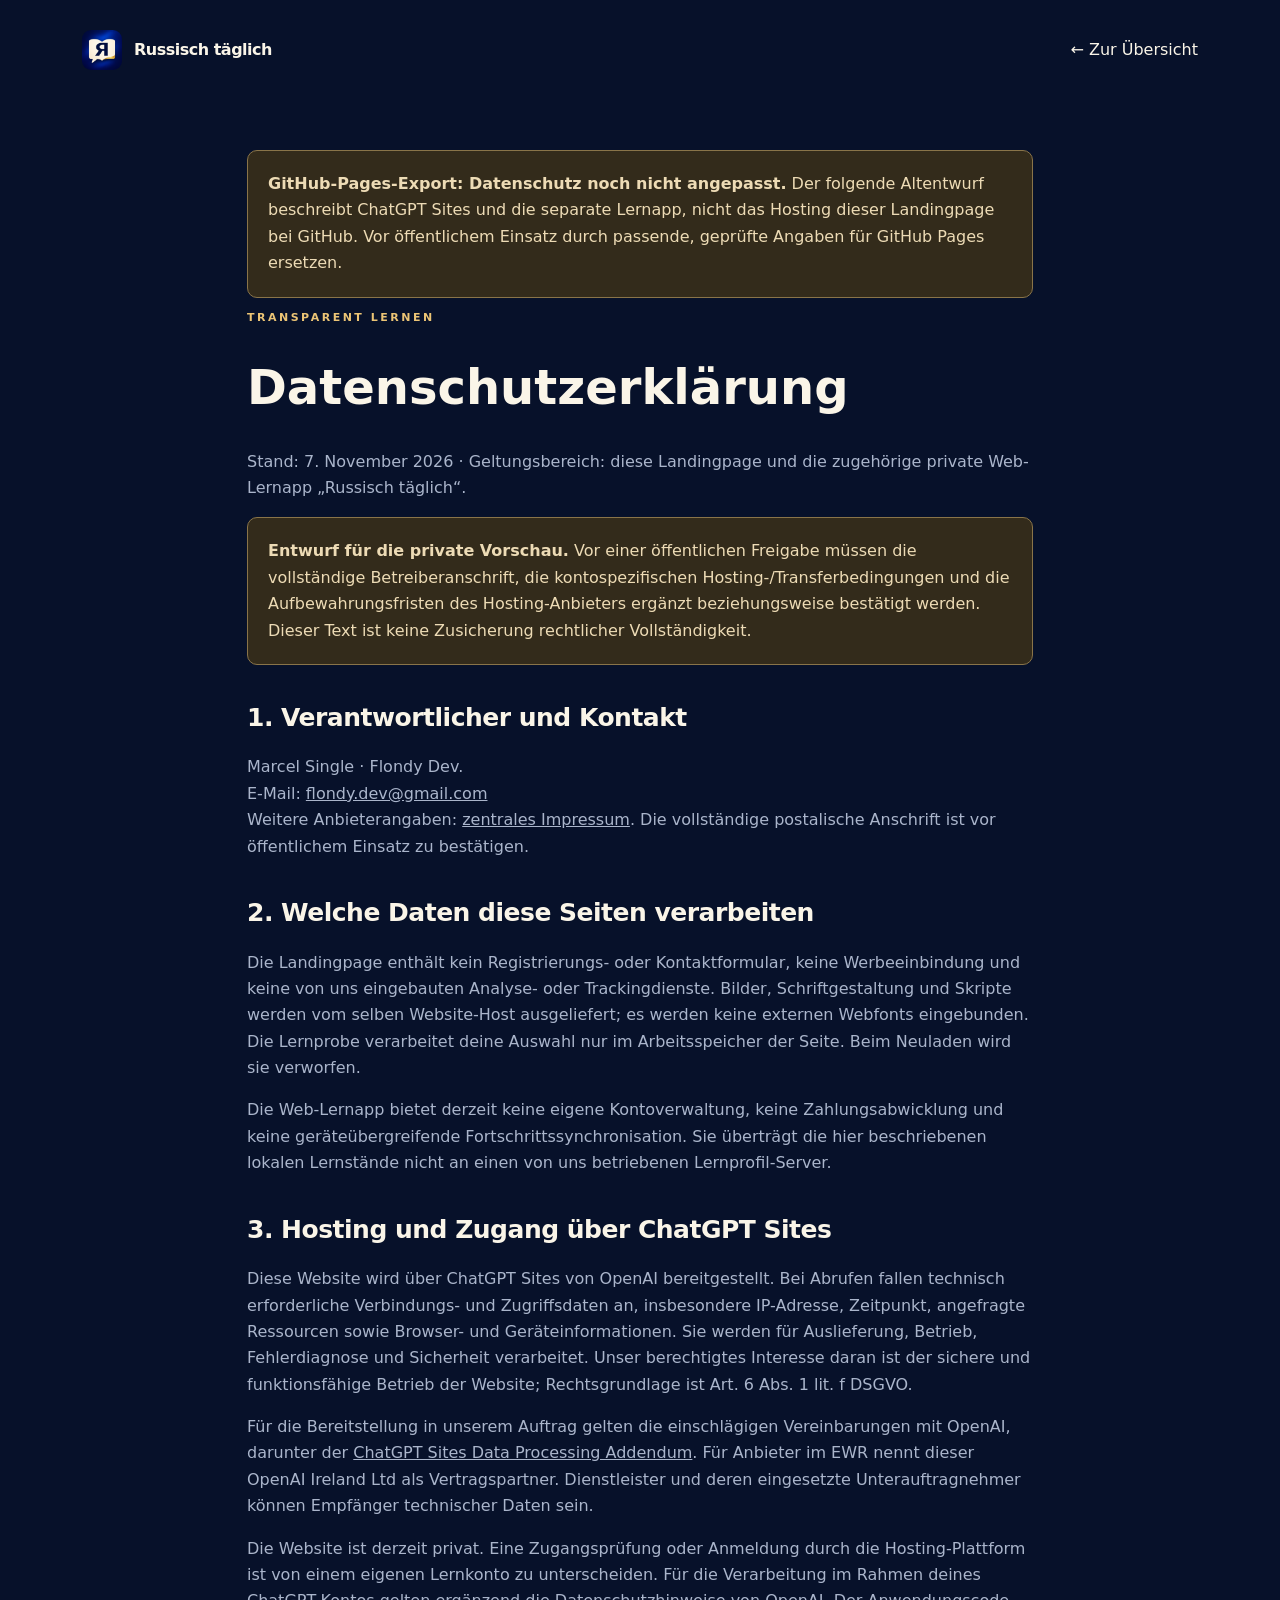
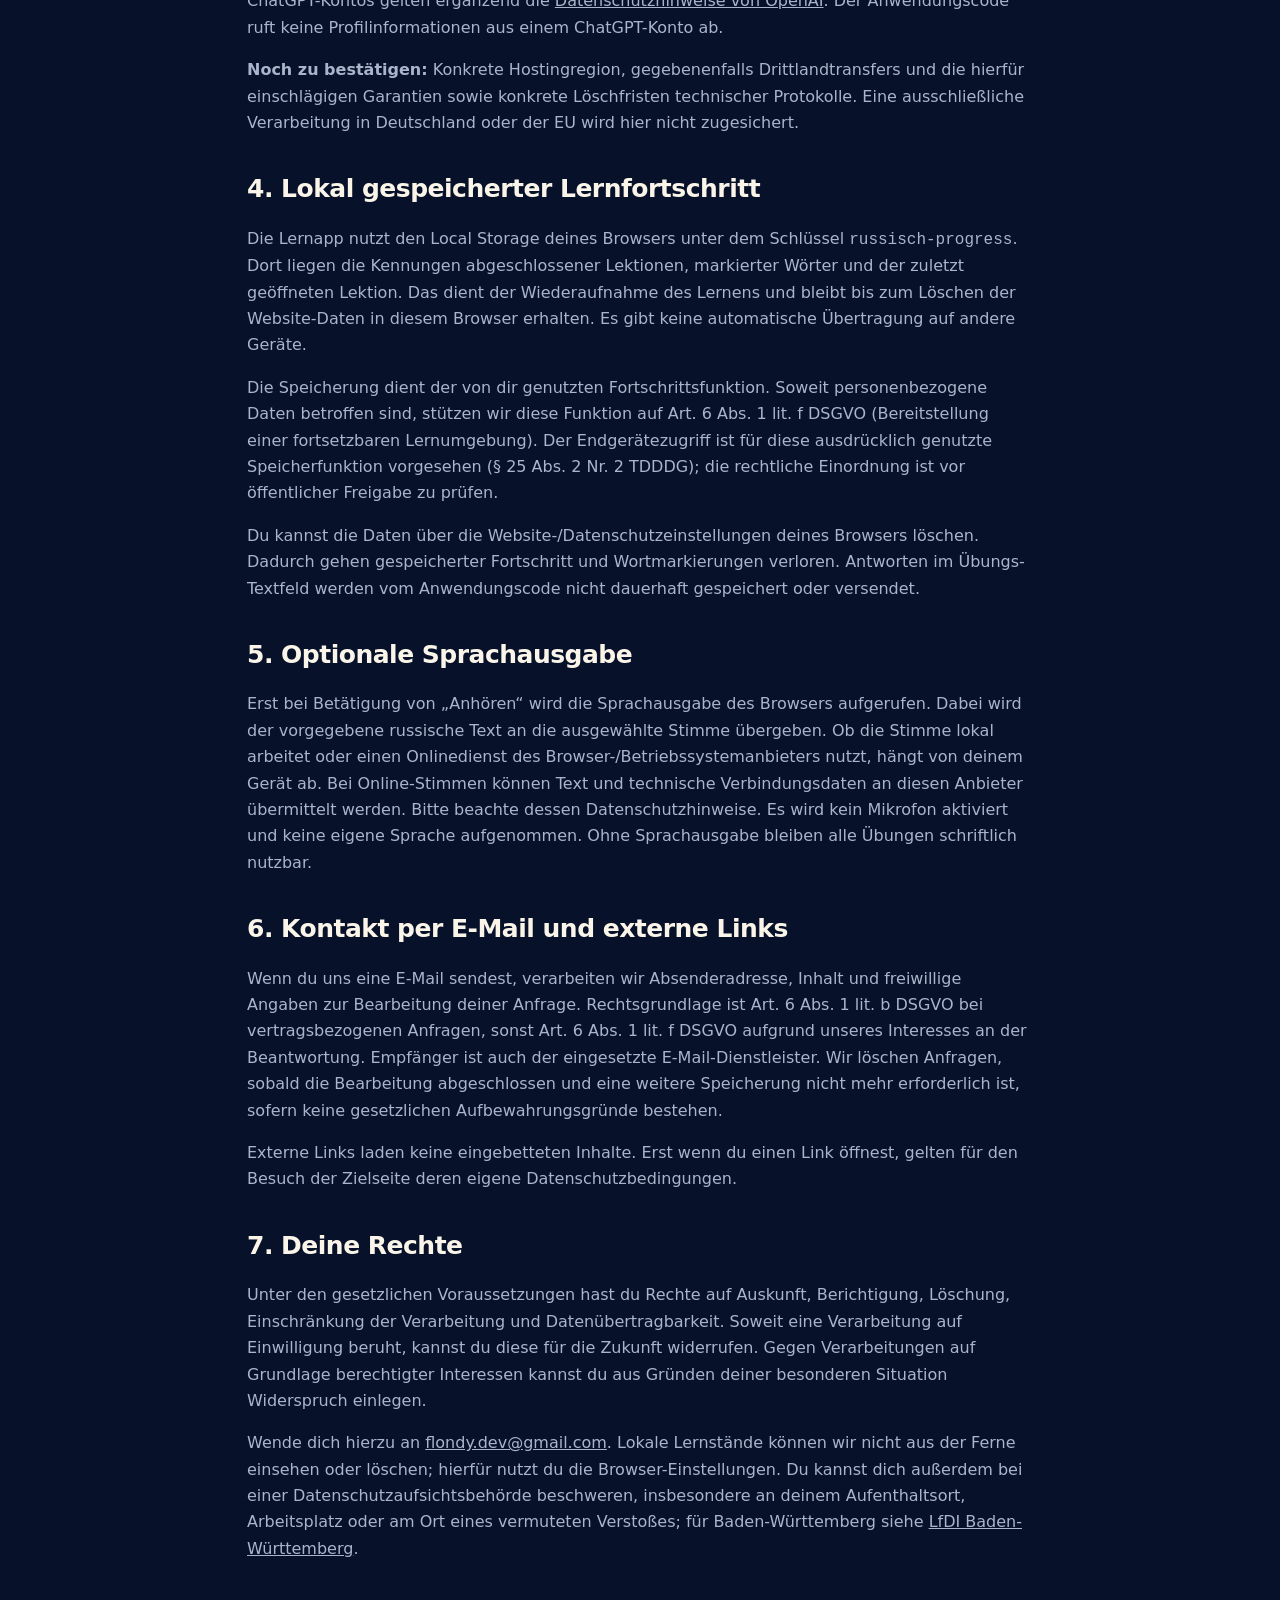
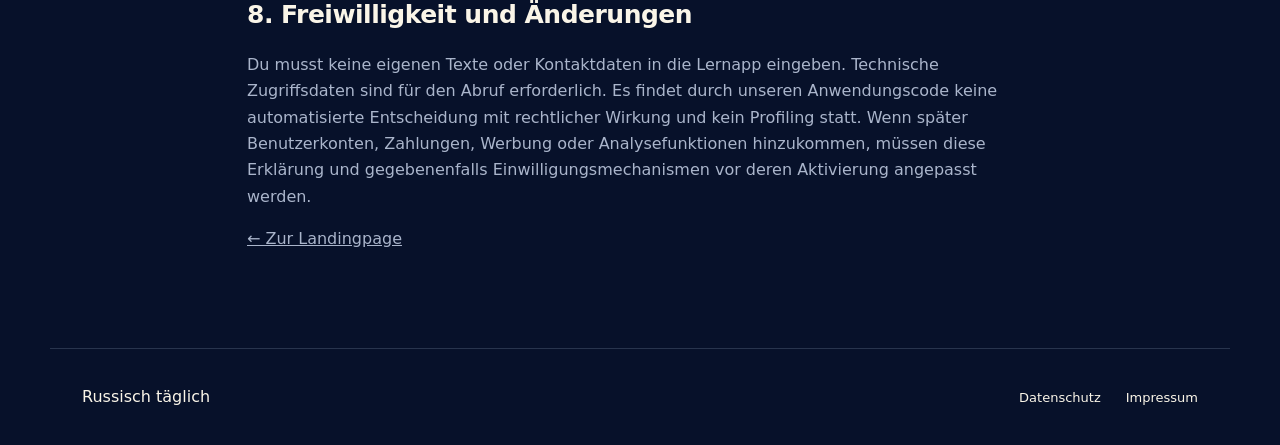
==== datenschutz.html @ 21b483c4 "Add files via upload" ====
<!doctype html><html lang="de"><head><meta charset="utf-8"><meta name="viewport" content="width=device-width,initial-scale=1"><title>Datenschutz — Russisch täglich</title><link rel="stylesheet" href="landing.css"><link rel="icon" href="assets/icon.png"></head><body><header class="nav wrap"><a class="brand" href="./"><img src="assets/icon.png" width="40" height="40" alt="">Russisch täglich</a><a href="./">← Zur Übersicht</a></header><main class="wrap legal"><div class="notice"><strong>GitHub-Pages-Export: Datenschutz noch nicht angepasst.</strong> Der folgende Altentwurf beschreibt ChatGPT Sites und die separate Lernapp, nicht das Hosting dieser Landingpage bei GitHub. Vor öffentlichem Einsatz durch passende, geprüfte Angaben für GitHub Pages ersetzen.</div><p class="eyebrow">TRANSPARENT LERNEN</p><h1>Datenschutzerklärung</h1><p>Stand: 7. November 2026 · Geltungsbereich: diese Landingpage und die zugehörige private Web-Lernapp „Russisch täglich“.</p><div class="notice"><strong>Entwurf für die private Vorschau.</strong> Vor einer öffentlichen Freigabe müssen die vollständige Betreiberanschrift, die kontospezifischen Hosting-/Transferbedingungen und die Aufbewahrungsfristen des Hosting-Anbieters ergänzt beziehungsweise bestätigt werden. Dieser Text ist keine Zusicherung rechtlicher Vollständigkeit.</div>
<h2>1. Verantwortlicher und Kontakt</h2><p>Marcel Single · Flondy Dev.<br>E-Mail: <a href="mailto:flondy.dev@gmail.com">flondy.dev@gmail.com</a><br>Weitere Anbieterangaben: <a href="https://flondy.github.io/app-store/impressum.html">zentrales Impressum</a>. Die vollständige postalische Anschrift ist vor öffentlichem Einsatz zu bestätigen.</p>
<h2>2. Welche Daten diese Seiten verarbeiten</h2><p>Die Landingpage enthält kein Registrierungs- oder Kontaktformular, keine Werbeeinbindung und keine von uns eingebauten Analyse- oder Trackingdienste. Bilder, Schriftgestaltung und Skripte werden vom selben Website-Host ausgeliefert; es werden keine externen Webfonts eingebunden. Die Lernprobe verarbeitet deine Auswahl nur im Arbeitsspeicher der Seite. Beim Neuladen wird sie verworfen.</p><p>Die Web-Lernapp bietet derzeit keine eigene Kontoverwaltung, keine Zahlungsabwicklung und keine geräteübergreifende Fortschrittssynchronisation. Sie überträgt die hier beschriebenen lokalen Lernstände nicht an einen von uns betriebenen Lernprofil-Server.</p>
<h2>3. Hosting und Zugang über ChatGPT Sites</h2><p>Diese Website wird über ChatGPT Sites von OpenAI bereitgestellt. Bei Abrufen fallen technisch erforderliche Verbindungs- und Zugriffsdaten an, insbesondere IP-Adresse, Zeitpunkt, angefragte Ressourcen sowie Browser- und Geräteinformationen. Sie werden für Auslieferung, Betrieb, Fehlerdiagnose und Sicherheit verarbeitet. Unser berechtigtes Interesse daran ist der sichere und funktionsfähige Betrieb der Website; Rechtsgrundlage ist Art. 6 Abs. 1 lit. f DSGVO.</p><p>Für die Bereitstellung in unserem Auftrag gelten die einschlägigen Vereinbarungen mit OpenAI, darunter der <a href="https://openai.com/policies/chatgpt-sites-data-processing-addendum/">ChatGPT Sites Data Processing Addendum</a>. Für Anbieter im EWR nennt dieser OpenAI Ireland Ltd als Vertragspartner. Dienstleister und deren eingesetzte Unterauftragnehmer können Empfänger technischer Daten sein.</p><p>Die Website ist derzeit privat. Eine Zugangsprüfung oder Anmeldung durch die Hosting-Plattform ist von einem eigenen Lernkonto zu unterscheiden. Für die Verarbeitung im Rahmen deines ChatGPT-Kontos gelten ergänzend die <a href="https://openai.com/policies/eu-privacy-policy/">Datenschutzhinweise von OpenAI</a>. Der Anwendungscode ruft keine Profilinformationen aus einem ChatGPT-Konto ab.</p><p><strong>Noch zu bestätigen:</strong> Konkrete Hostingregion, gegebenenfalls Drittlandtransfers und die hierfür einschlägigen Garantien sowie konkrete Löschfristen technischer Protokolle. Eine ausschließliche Verarbeitung in Deutschland oder der EU wird hier nicht zugesichert.</p>
<h2>4. Lokal gespeicherter Lernfortschritt</h2><p>Die Lernapp nutzt den Local Storage deines Browsers unter dem Schlüssel <code>russisch-progress</code>. Dort liegen die Kennungen abgeschlossener Lektionen, markierter Wörter und der zuletzt geöffneten Lektion. Das dient der Wiederaufnahme des Lernens und bleibt bis zum Löschen der Website-Daten in diesem Browser erhalten. Es gibt keine automatische Übertragung auf andere Geräte.</p><p>Die Speicherung dient der von dir genutzten Fortschrittsfunktion. Soweit personenbezogene Daten betroffen sind, stützen wir diese Funktion auf Art. 6 Abs. 1 lit. f DSGVO (Bereitstellung einer fortsetzbaren Lernumgebung). Der Endgerätezugriff ist für diese ausdrücklich genutzte Speicherfunktion vorgesehen (§ 25 Abs. 2 Nr. 2 TDDDG); die rechtliche Einordnung ist vor öffentlicher Freigabe zu prüfen.</p><p>Du kannst die Daten über die Website-/Datenschutzeinstellungen deines Browsers löschen. Dadurch gehen gespeicherter Fortschritt und Wortmarkierungen verloren. Antworten im Übungs-Textfeld werden vom Anwendungscode nicht dauerhaft gespeichert oder versendet.</p>
<h2>5. Optionale Sprachausgabe</h2><p>Erst bei Betätigung von „Anhören“ wird die Sprachausgabe des Browsers aufgerufen. Dabei wird der vorgegebene russische Text an die ausgewählte Stimme übergeben. Ob die Stimme lokal arbeitet oder einen Onlinedienst des Browser-/Betriebssystemanbieters nutzt, hängt von deinem Gerät ab. Bei Online-Stimmen können Text und technische Verbindungsdaten an diesen Anbieter übermittelt werden. Bitte beachte dessen Datenschutzhinweise. Es wird kein Mikrofon aktiviert und keine eigene Sprache aufgenommen. Ohne Sprachausgabe bleiben alle Übungen schriftlich nutzbar.</p>
<h2>6. Kontakt per E-Mail und externe Links</h2><p>Wenn du uns eine E-Mail sendest, verarbeiten wir Absenderadresse, Inhalt und freiwillige Angaben zur Bearbeitung deiner Anfrage. Rechtsgrundlage ist Art. 6 Abs. 1 lit. b DSGVO bei vertragsbezogenen Anfragen, sonst Art. 6 Abs. 1 lit. f DSGVO aufgrund unseres Interesses an der Beantwortung. Empfänger ist auch der eingesetzte E-Mail-Dienstleister. Wir löschen Anfragen, sobald die Bearbeitung abgeschlossen und eine weitere Speicherung nicht mehr erforderlich ist, sofern keine gesetzlichen Aufbewahrungsgründe bestehen.</p><p>Externe Links laden keine eingebetteten Inhalte. Erst wenn du einen Link öffnest, gelten für den Besuch der Zielseite deren eigene Datenschutzbedingungen.</p>
<h2>7. Deine Rechte</h2><p>Unter den gesetzlichen Voraussetzungen hast du Rechte auf Auskunft, Berichtigung, Löschung, Einschränkung der Verarbeitung und Datenübertragbarkeit. Soweit eine Verarbeitung auf Einwilligung beruht, kannst du diese für die Zukunft widerrufen. Gegen Verarbeitungen auf Grundlage berechtigter Interessen kannst du aus Gründen deiner besonderen Situation Widerspruch einlegen.</p><p>Wende dich hierzu an <a href="mailto:flondy.dev@gmail.com">flondy.dev@gmail.com</a>. Lokale Lernstände können wir nicht aus der Ferne einsehen oder löschen; hierfür nutzt du die Browser-Einstellungen. Du kannst dich außerdem bei einer Datenschutzaufsichtsbehörde beschweren, insbesondere an deinem Aufenthaltsort, Arbeitsplatz oder am Ort eines vermuteten Verstoßes; für Baden-Württemberg siehe <a href="https://www.baden-wuerttemberg.datenschutz.de/">LfDI Baden-Württemberg</a>.</p>
<h2>8. Freiwilligkeit und Änderungen</h2><p>Du musst keine eigenen Texte oder Kontaktdaten in die Lernapp eingeben. Technische Zugriffsdaten sind für den Abruf erforderlich. Es findet durch unseren Anwendungscode keine automatisierte Entscheidung mit rechtlicher Wirkung und kein Profiling statt. Wenn später Benutzerkonten, Zahlungen, Werbung oder Analysefunktionen hinzukommen, müssen diese Erklärung und gegebenenfalls Einwilligungsmechanismen vor deren Aktivierung angepasst werden.</p><p><a href="./">← Zur Landingpage</a></p></main><footer class="wrap"><a href="./">Russisch täglich</a><div><a href="datenschutz.html" aria-current="page">Datenschutz</a><a href="https://flondy.github.io/app-store/impressum.html">Impressum</a></div></footer></body></html>
---- landing.css ----
:root{color-scheme:dark;--bg:#07112a;--ink:#faf5e8;--muted:#aab5cb;--gold:#ebc475;--line:#28344d}*{box-sizing:border-box}html{scroll-behavior:smooth;scroll-padding-top:35px}body{margin:0;background:var(--bg);color:var(--ink);font:16px/1.65 system-ui,-apple-system,BlinkMacSystemFont,"Segoe UI",sans-serif}a{color:inherit;text-decoration:none}button{font:inherit;cursor:pointer}a:focus-visible,button:focus-visible,summary:focus-visible{outline:3px solid var(--gold);outline-offset:6px}.wrap{max-width:1180px;margin:auto;padding-left:32px;padding-right:32px}.nav{display:flex;justify-content:space-between;align-items:center;min-height:100px}.brand{display:flex;align-items:center;gap:12px;font-weight:650;letter-spacing:-.5px}.brand img{border-radius:9px}.nav nav{display:flex;gap:30px;align-items:center;font-size:14px}.button{display:inline-flex;gap:38px;justify-content:space-between;align-items:center;background:var(--gold);color:#17213a;padding:16px 24px;border-radius:9px;font-weight:700;transition:transform .2s,background .2s}.button:hover{background:#f5d99c;transform:translateY(-2px)}.small{padding:10px 18px;gap:20px}.hero{display:grid;grid-template-columns:1.13fr 1fr;gap:35px;align-items:center;min-height:680px;padding-top:70px;padding-bottom:100px}.eyebrow{color:var(--gold);font-size:11px;letter-spacing:2.5px;font-weight:700}.hero h1{font-size:clamp(46px,5.7vw,76px);line-height:1.1;letter-spacing:-4px;margin:25px 0}.hero h1 em{font-family:Georgia,serif;font-weight:400;color:var(--gold)}.lead{font-size:18px;max-width:480px;color:var(--muted)}.actions{display:flex;gap:20px;flex-wrap:wrap;align-items:center;margin-top:30px}.textlink{font-size:14px;font-weight:600;border-bottom:1px solid #778199;padding-bottom:4px}.fine{font-size:12px;color:var(--muted);margin-top:22px}.hero-art{position:relative;padding:30px}.hero-art .icon{width:100%;height:auto;border-radius:38px;transform:rotate(-6deg);box-shadow:0 40px 100px #0007}.orb{position:absolute;inset:-40px;background:radial-gradient(ellipse,#1b4aab88,transparent 65%);filter:blur(35px)}.float{position:absolute;background:#f7f1e5;color:#14223f;padding:17px 24px;border-radius:14px;box-shadow:0 20px 45px #0004}.float.one{top:8%;right:-5px;transform:rotate(6deg)}.float span{display:block;font-size:25px;font-weight:700}.float small{font-size:11px}.float.two{bottom:3%;left:-5px;font-size:13px;display:flex;gap:10px;align-items:center}.float .gold{color:#b58327}.ribbon{border-top:1px solid var(--line);border-bottom:1px solid var(--line);background:#0c1730}.ribbon .wrap{display:flex;justify-content:space-between;padding-top:24px;padding-bottom:24px;color:#c4cee0;font-size:13px}.section{padding-top:100px;padding-bottom:100px}.section-head{max-width:650px}h2{font-size:clamp(32px,3.6vw,48px);line-height:1.18;letter-spacing:-1.7px;margin:22px 0}p{color:var(--muted)}.features{display:grid;grid-template-columns:repeat(3,1fr);gap:40px;margin-top:55px}.features article{border-top:1px solid #56617a;padding-top:25px}.number{font-size:10px;letter-spacing:2px;color:var(--gold)}h3{font-size:24px;line-height:1.35;letter-spacing:-.7px}.features p{font-size:14px}.mini-wave{font-size:31px;letter-spacing:4px;color:#8aadef;margin-top:30px}.mini-word{display:flex;align-items:center;justify-content:space-between;border:1px solid var(--line);padding:16px;border-radius:10px;margin-top:30px}.mini-word span:first-child{font-size:25px}.mini-word span:last-child{color:var(--gold)}.check{margin-top:35px;font-size:12px;color:var(--gold)}.demo-section{background:#101d37;padding:90px 0}.demo-grid{display:grid;grid-template-columns:1fr 1fr;gap:90px;align-items:center}.lesson{color:#15213a;background:#f6f2e9;padding:32px;border-radius:22px;box-shadow:0 30px 80px #0003}.lesson-top{display:flex;justify-content:space-between;color:#6b7380;font-size:10px;letter-spacing:2px}.dialog{padding-top:15px}.dialog p{color:#15213a;font-size:23px;margin:15px 0}.dialog .translation{font-size:14px;color:#687080;margin-top:-8px}.darkbutton,.lightbutton,.choice{border:1px solid #cdd1d6;border-radius:7px;padding:10px 15px;background:transparent;color:#15213a;font-size:13px}.darkbutton{background:#15213a;color:#fff;border-color:#15213a}.lesson .actions{gap:10px;margin-top:20px}.quiz{border-top:1px solid #d8d7d3;margin-top:20px;padding-top:10px}.quiz p{font-size:14px;color:#465267}.status,#feedback{font-size:12px;min-height:20px;color:#465267}.choice:hover,.choice[aria-pressed=true]{background:#e8d5a9}.showcase{display:grid;grid-template-columns:.8fr 1.2fr;gap:65px;align-items:center}.showcase img{width:100%;height:auto;border-radius:14px;border:1px solid var(--line)}.faq{max-width:900px;padding-top:20px}.faq details{border-bottom:1px solid var(--line);padding:22px 0}.faq summary{cursor:pointer;font-size:18px}.faq details p{font-size:15px}.closing{text-align:center;padding-top:70px;padding-bottom:80px;background:radial-gradient(ellipse at bottom,#18315b,transparent 70%);border-top:1px solid var(--line)}footer{display:flex;flex-wrap:wrap;align-items:center;justify-content:space-between;gap:30px;border-top:1px solid var(--line);padding-top:35px;padding-bottom:35px}footer div{display:flex;gap:25px;font-size:13px}footer small{width:100%;color:var(--muted);font-size:11px}.skip{position:absolute;left:20px;top:-100px;background:var(--gold);color:#000;padding:10px;z-index:20}.skip:focus{top:10px}.legal{max-width:850px;padding-top:50px;padding-bottom:80px}.legal h1{font-size:48px;line-height:1.2}.legal h2{font-size:25px;letter-spacing:-.5px;margin-top:38px}.legal a{text-decoration:underline}.legal li{color:var(--muted)}.notice{padding:20px;border:1px solid #897449;background:#332b1b;border-radius:10px;color:#eddbb5}.legal table{width:100%;border-collapse:collapse;font-size:14px}.legal th,.legal td{padding:12px;text-align:left;border-bottom:1px solid var(--line)}@media(max-width:760px){.wrap{padding-left:22px;padding-right:22px}.nav{min-height:85px}.nav nav>a:not(.button){display:none}.nav .brand{font-size:14px}.nav .small{font-size:12px;padding:9px;gap:8px}.hero{grid-template-columns:1fr;padding-top:40px;padding-bottom:60px;gap:35px}.hero h1{letter-spacing:-2.5px}.hero-art{max-width:390px;margin:auto;width:90%}.lead{font-size:16px}.ribbon .wrap{flex-wrap:wrap;gap:15px}.ribbon span{width:40%}.section{padding-top:65px;padding-bottom:65px}.features{grid-template-columns:1fr;gap:35px}.features article{padding-top:20px}.demo-grid,.showcase{grid-template-columns:1fr;gap:35px}.demo-section{padding:60px 0}.lesson{padding:24px}.dialog p{font-size:21px}.legal h1{font-size:37px}footer{align-items:flex-start}footer div{gap:17px}}@media(prefers-reduced-motion:reduce){html{scroll-behavior:auto}*{transition:none!important}}
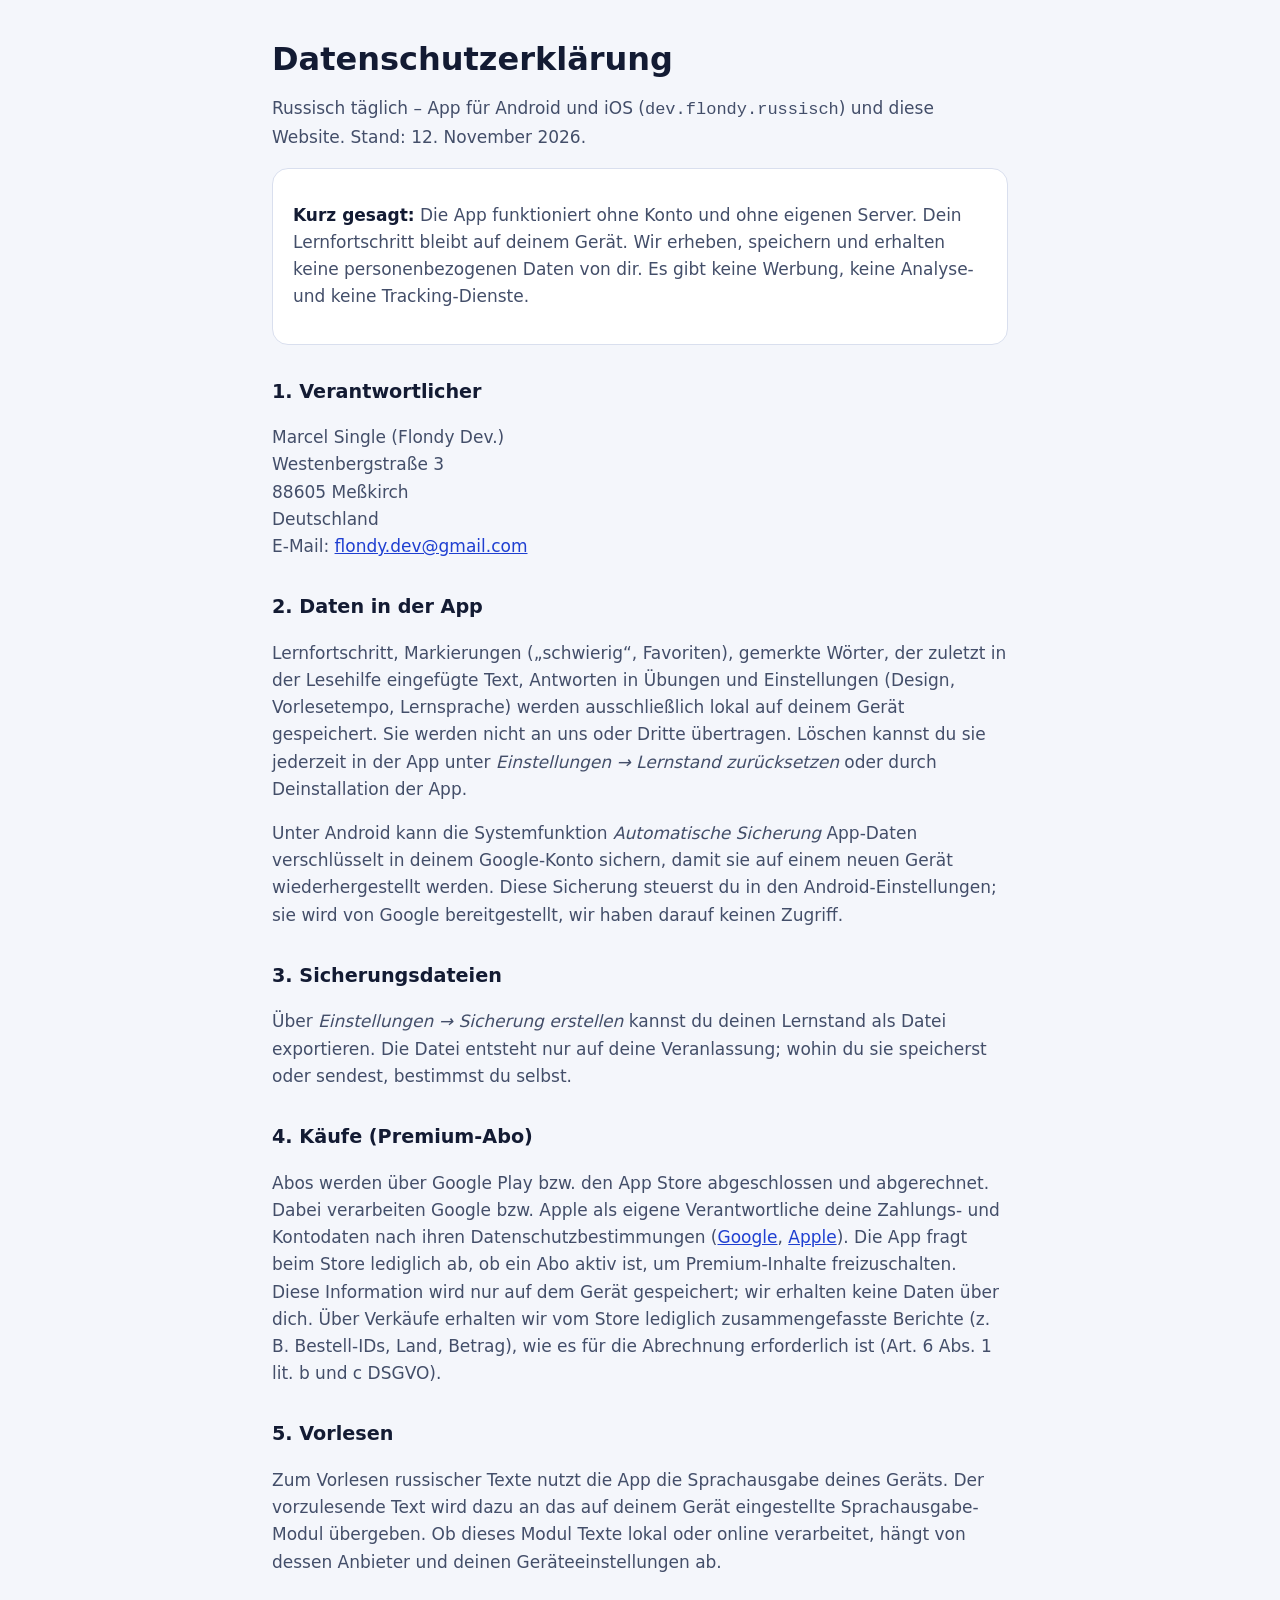
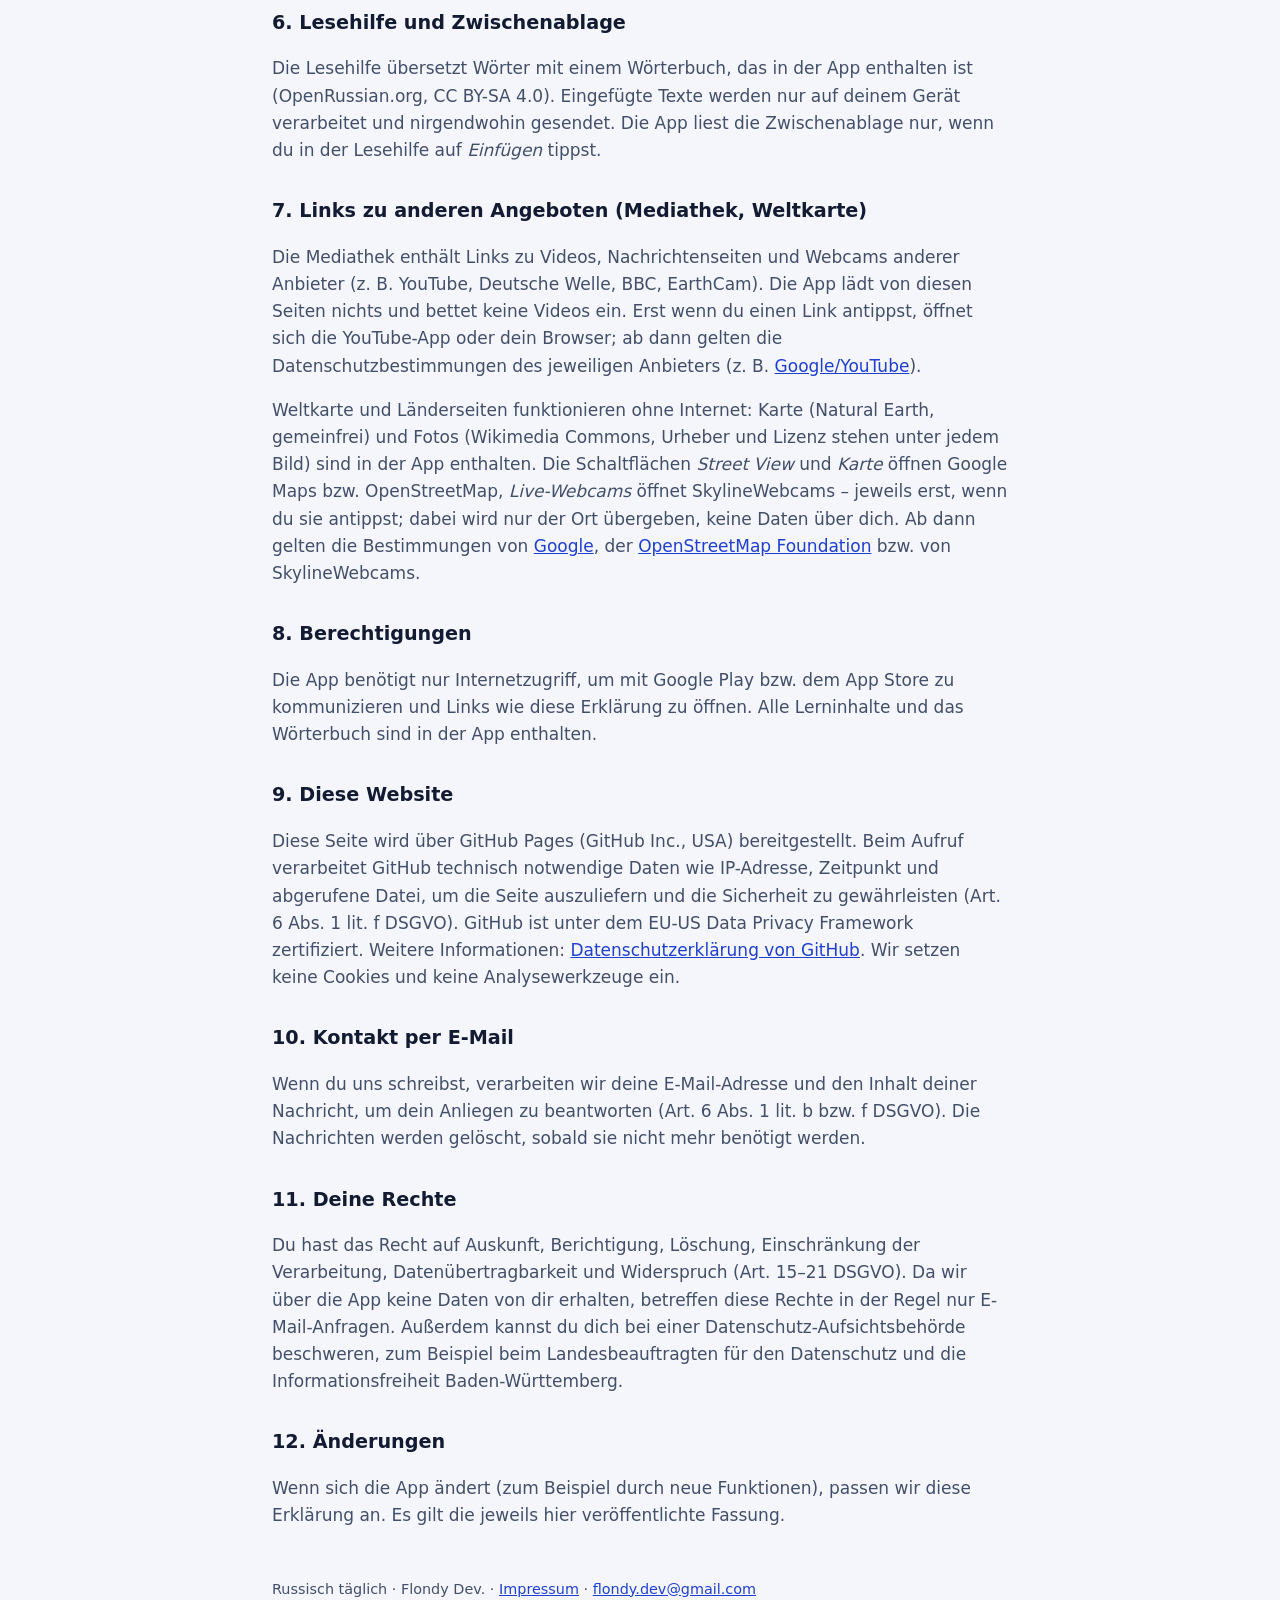
==== commit 157abb4d: "Datenschutz: aktuelle Fassung (Stand 12.11.2026) statt ChatGPT-Sites-Entwurf, Impressum ergänzt Co-A" ====
--- a/datenschutz.html
+++ b/datenschutz.html
@@ -1,9 +1,71 @@
-<!doctype html><html lang="de"><head><meta charset="utf-8"><meta name="viewport" content="width=device-width,initial-scale=1"><title>Datenschutz — Russisch täglich</title><link rel="stylesheet" href="landing.css"><link rel="icon" href="assets/icon.png"></head><body><header class="nav wrap"><a class="brand" href="./"><img src="assets/icon.png" width="40" height="40" alt="">Russisch täglich</a><a href="./">← Zur Übersicht</a></header><main class="wrap legal"><div class="notice"><strong>GitHub-Pages-Export: Datenschutz noch nicht angepasst.</strong> Der folgende Altentwurf beschreibt ChatGPT Sites und die separate Lernapp, nicht das Hosting dieser Landingpage bei GitHub. Vor öffentlichem Einsatz durch passende, geprüfte Angaben für GitHub Pages ersetzen.</div><p class="eyebrow">TRANSPARENT LERNEN</p><h1>Datenschutzerklärung</h1><p>Stand: 7. November 2026 · Geltungsbereich: diese Landingpage und die zugehörige private Web-Lernapp „Russisch täglich“.</p><div class="notice"><strong>Entwurf für die private Vorschau.</strong> Vor einer öffentlichen Freigabe müssen die vollständige Betreiberanschrift, die kontospezifischen Hosting-/Transferbedingungen und die Aufbewahrungsfristen des Hosting-Anbieters ergänzt beziehungsweise bestätigt werden. Dieser Text ist keine Zusicherung rechtlicher Vollständigkeit.</div>
-<h2>1. Verantwortlicher und Kontakt</h2><p>Marcel Single · Flondy Dev.<br>E-Mail: <a href="mailto:flondy.dev@gmail.com">flondy.dev@gmail.com</a><br>Weitere Anbieterangaben: <a href="https://flondy.github.io/app-store/impressum.html">zentrales Impressum</a>. Die vollständige postalische Anschrift ist vor öffentlichem Einsatz zu bestätigen.</p>
-<h2>2. Welche Daten diese Seiten verarbeiten</h2><p>Die Landingpage enthält kein Registrierungs- oder Kontaktformular, keine Werbeeinbindung und keine von uns eingebauten Analyse- oder Trackingdienste. Bilder, Schriftgestaltung und Skripte werden vom selben Website-Host ausgeliefert; es werden keine externen Webfonts eingebunden. Die Lernprobe verarbeitet deine Auswahl nur im Arbeitsspeicher der Seite. Beim Neuladen wird sie verworfen.</p><p>Die Web-Lernapp bietet derzeit keine eigene Kontoverwaltung, keine Zahlungsabwicklung und keine geräteübergreifende Fortschrittssynchronisation. Sie überträgt die hier beschriebenen lokalen Lernstände nicht an einen von uns betriebenen Lernprofil-Server.</p>
-<h2>3. Hosting und Zugang über ChatGPT Sites</h2><p>Diese Website wird über ChatGPT Sites von OpenAI bereitgestellt. Bei Abrufen fallen technisch erforderliche Verbindungs- und Zugriffsdaten an, insbesondere IP-Adresse, Zeitpunkt, angefragte Ressourcen sowie Browser- und Geräteinformationen. Sie werden für Auslieferung, Betrieb, Fehlerdiagnose und Sicherheit verarbeitet. Unser berechtigtes Interesse daran ist der sichere und funktionsfähige Betrieb der Website; Rechtsgrundlage ist Art. 6 Abs. 1 lit. f DSGVO.</p><p>Für die Bereitstellung in unserem Auftrag gelten die einschlägigen Vereinbarungen mit OpenAI, darunter der <a href="https://openai.com/policies/chatgpt-sites-data-processing-addendum/">ChatGPT Sites Data Processing Addendum</a>. Für Anbieter im EWR nennt dieser OpenAI Ireland Ltd als Vertragspartner. Dienstleister und deren eingesetzte Unterauftragnehmer können Empfänger technischer Daten sein.</p><p>Die Website ist derzeit privat. Eine Zugangsprüfung oder Anmeldung durch die Hosting-Plattform ist von einem eigenen Lernkonto zu unterscheiden. Für die Verarbeitung im Rahmen deines ChatGPT-Kontos gelten ergänzend die <a href="https://openai.com/policies/eu-privacy-policy/">Datenschutzhinweise von OpenAI</a>. Der Anwendungscode ruft keine Profilinformationen aus einem ChatGPT-Konto ab.</p><p><strong>Noch zu bestätigen:</strong> Konkrete Hostingregion, gegebenenfalls Drittlandtransfers und die hierfür einschlägigen Garantien sowie konkrete Löschfristen technischer Protokolle. Eine ausschließliche Verarbeitung in Deutschland oder der EU wird hier nicht zugesichert.</p>
-<h2>4. Lokal gespeicherter Lernfortschritt</h2><p>Die Lernapp nutzt den Local Storage deines Browsers unter dem Schlüssel <code>russisch-progress</code>. Dort liegen die Kennungen abgeschlossener Lektionen, markierter Wörter und der zuletzt geöffneten Lektion. Das dient der Wiederaufnahme des Lernens und bleibt bis zum Löschen der Website-Daten in diesem Browser erhalten. Es gibt keine automatische Übertragung auf andere Geräte.</p><p>Die Speicherung dient der von dir genutzten Fortschrittsfunktion. Soweit personenbezogene Daten betroffen sind, stützen wir diese Funktion auf Art. 6 Abs. 1 lit. f DSGVO (Bereitstellung einer fortsetzbaren Lernumgebung). Der Endgerätezugriff ist für diese ausdrücklich genutzte Speicherfunktion vorgesehen (§ 25 Abs. 2 Nr. 2 TDDDG); die rechtliche Einordnung ist vor öffentlicher Freigabe zu prüfen.</p><p>Du kannst die Daten über die Website-/Datenschutzeinstellungen deines Browsers löschen. Dadurch gehen gespeicherter Fortschritt und Wortmarkierungen verloren. Antworten im Übungs-Textfeld werden vom Anwendungscode nicht dauerhaft gespeichert oder versendet.</p>
-<h2>5. Optionale Sprachausgabe</h2><p>Erst bei Betätigung von „Anhören“ wird die Sprachausgabe des Browsers aufgerufen. Dabei wird der vorgegebene russische Text an die ausgewählte Stimme übergeben. Ob die Stimme lokal arbeitet oder einen Onlinedienst des Browser-/Betriebssystemanbieters nutzt, hängt von deinem Gerät ab. Bei Online-Stimmen können Text und technische Verbindungsdaten an diesen Anbieter übermittelt werden. Bitte beachte dessen Datenschutzhinweise. Es wird kein Mikrofon aktiviert und keine eigene Sprache aufgenommen. Ohne Sprachausgabe bleiben alle Übungen schriftlich nutzbar.</p>
-<h2>6. Kontakt per E-Mail und externe Links</h2><p>Wenn du uns eine E-Mail sendest, verarbeiten wir Absenderadresse, Inhalt und freiwillige Angaben zur Bearbeitung deiner Anfrage. Rechtsgrundlage ist Art. 6 Abs. 1 lit. b DSGVO bei vertragsbezogenen Anfragen, sonst Art. 6 Abs. 1 lit. f DSGVO aufgrund unseres Interesses an der Beantwortung. Empfänger ist auch der eingesetzte E-Mail-Dienstleister. Wir löschen Anfragen, sobald die Bearbeitung abgeschlossen und eine weitere Speicherung nicht mehr erforderlich ist, sofern keine gesetzlichen Aufbewahrungsgründe bestehen.</p><p>Externe Links laden keine eingebetteten Inhalte. Erst wenn du einen Link öffnest, gelten für den Besuch der Zielseite deren eigene Datenschutzbedingungen.</p>
-<h2>7. Deine Rechte</h2><p>Unter den gesetzlichen Voraussetzungen hast du Rechte auf Auskunft, Berichtigung, Löschung, Einschränkung der Verarbeitung und Datenübertragbarkeit. Soweit eine Verarbeitung auf Einwilligung beruht, kannst du diese für die Zukunft widerrufen. Gegen Verarbeitungen auf Grundlage berechtigter Interessen kannst du aus Gründen deiner besonderen Situation Widerspruch einlegen.</p><p>Wende dich hierzu an <a href="mailto:flondy.dev@gmail.com">flondy.dev@gmail.com</a>. Lokale Lernstände können wir nicht aus der Ferne einsehen oder löschen; hierfür nutzt du die Browser-Einstellungen. Du kannst dich außerdem bei einer Datenschutzaufsichtsbehörde beschweren, insbesondere an deinem Aufenthaltsort, Arbeitsplatz oder am Ort eines vermuteten Verstoßes; für Baden-Württemberg siehe <a href="https://www.baden-wuerttemberg.datenschutz.de/">LfDI Baden-Württemberg</a>.</p>
-<h2>8. Freiwilligkeit und Änderungen</h2><p>Du musst keine eigenen Texte oder Kontaktdaten in die Lernapp eingeben. Technische Zugriffsdaten sind für den Abruf erforderlich. Es findet durch unseren Anwendungscode keine automatisierte Entscheidung mit rechtlicher Wirkung und kein Profiling statt. Wenn später Benutzerkonten, Zahlungen, Werbung oder Analysefunktionen hinzukommen, müssen diese Erklärung und gegebenenfalls Einwilligungsmechanismen vor deren Aktivierung angepasst werden.</p><p><a href="./">← Zur Landingpage</a></p></main><footer class="wrap"><a href="./">Russisch täglich</a><div><a href="datenschutz.html" aria-current="page">Datenschutz</a><a href="https://flondy.github.io/app-store/impressum.html">Impressum</a></div></footer></body></html>
+<!doctype html>
+<html lang="de">
+<head>
+<meta charset="utf-8">
+<meta name="viewport" content="width=device-width, initial-scale=1">
+<title>Datenschutzerklärung – Russisch täglich</title>
+<meta name="color-scheme" content="light dark">
+<style>
+:root{--bg:#f4f6fb;--ink:#131b33;--muted:#434e69;--line:#d9dfee;--card:#fff;--cobalt:#1f3fd1}
+@media (prefers-color-scheme:dark){:root{--bg:#0e152b;--ink:#eef1f8;--muted:#c3cadb;--line:#2a3866;--card:#151f3d;--cobalt:#8ea6ff}}
+body{margin:0;background:var(--bg);color:var(--ink);font:17px/1.6 system-ui,-apple-system,"Segoe UI",Roboto,sans-serif}
+main{max-width:46rem;margin:0 auto;padding:2.5rem 1.25rem 4rem}
+h1{font-size:2rem;line-height:1.2;margin:0 0 .25rem}
+h2{font-size:1.2rem;margin:2rem 0 .5rem}
+p,li{color:var(--muted)} strong{color:var(--ink)}
+a{color:var(--cobalt)}
+.card{background:var(--card);border:1px solid var(--line);border-radius:1rem;padding:1rem 1.25rem}
+footer{margin-top:3rem;font-size:.9rem;color:var(--muted)}
+</style>
+</head>
+<body>
+<main>
+<h1>Datenschutzerklärung</h1>
+<p>Russisch täglich – App für Android und iOS (<code>dev.flondy.russisch</code>) und diese Website. Stand: 12. November 2026.</p>
+
+<div class="card">
+<p><strong>Kurz gesagt:</strong> Die App funktioniert ohne Konto und ohne eigenen Server. Dein Lernfortschritt bleibt auf deinem Gerät. Wir erheben, speichern und erhalten keine personenbezogenen Daten von dir. Es gibt keine Werbung, keine Analyse- und keine Tracking-Dienste.</p>
+</div>
+
+<h2>1. Verantwortlicher</h2>
+<p>Marcel Single (Flondy Dev.)<br>Westenbergstraße 3<br>88605 Meßkirch<br>Deutschland<br>E-Mail: <a href="mailto:flondy.dev@gmail.com">flondy.dev@gmail.com</a></p>
+
+<h2>2. Daten in der App</h2>
+<p>Lernfortschritt, Markierungen („schwierig“, Favoriten), gemerkte Wörter, der zuletzt in der Lesehilfe eingefügte Text, Antworten in Übungen und Einstellungen (Design, Vorlesetempo, Lernsprache) werden ausschließlich lokal auf deinem Gerät gespeichert. Sie werden nicht an uns oder Dritte übertragen. Löschen kannst du sie jederzeit in der App unter <em>Einstellungen → Lernstand zurücksetzen</em> oder durch Deinstallation der App.</p>
+<p>Unter Android kann die Systemfunktion <em>Automatische Sicherung</em> App-Daten verschlüsselt in deinem Google-Konto sichern, damit sie auf einem neuen Gerät wiederhergestellt werden. Diese Sicherung steuerst du in den Android-Einstellungen; sie wird von Google bereitgestellt, wir haben darauf keinen Zugriff.</p>
+
+<h2>3. Sicherungsdateien</h2>
+<p>Über <em>Einstellungen → Sicherung erstellen</em> kannst du deinen Lernstand als Datei exportieren. Die Datei entsteht nur auf deine Veranlassung; wohin du sie speicherst oder sendest, bestimmst du selbst.</p>
+
+<h2>4. Käufe (Premium-Abo)</h2>
+<p>Abos werden über Google Play bzw. den App Store abgeschlossen und abgerechnet. Dabei verarbeiten Google bzw. Apple als eigene Verantwortliche deine Zahlungs- und Kontodaten nach ihren Datenschutzbestimmungen (<a href="https://policies.google.com/privacy?hl=de">Google</a>, <a href="https://www.apple.com/de/legal/privacy/">Apple</a>). Die App fragt beim Store lediglich ab, ob ein Abo aktiv ist, um Premium-Inhalte freizuschalten. Diese Information wird nur auf dem Gerät gespeichert; wir erhalten keine Daten über dich. Über Verkäufe erhalten wir vom Store lediglich zusammengefasste Berichte (z. B. Bestell-IDs, Land, Betrag), wie es für die Abrechnung erforderlich ist (Art. 6 Abs. 1 lit. b und c DSGVO).</p>
+
+<h2>5. Vorlesen</h2>
+<p>Zum Vorlesen russischer Texte nutzt die App die Sprachausgabe deines Geräts. Der vorzulesende Text wird dazu an das auf deinem Gerät eingestellte Sprachausgabe-Modul übergeben. Ob dieses Modul Texte lokal oder online verarbeitet, hängt von dessen Anbieter und deinen Geräteeinstellungen ab.</p>
+
+<h2>6. Lesehilfe und Zwischenablage</h2>
+<p>Die Lesehilfe übersetzt Wörter mit einem Wörterbuch, das in der App enthalten ist (OpenRussian.org, CC BY-SA 4.0). Eingefügte Texte werden nur auf deinem Gerät verarbeitet und nirgendwohin gesendet. Die App liest die Zwischenablage nur, wenn du in der Lesehilfe auf <em>Einfügen</em> tippst.</p>
+
+<h2>7. Links zu anderen Angeboten (Mediathek, Weltkarte)</h2>
+<p>Die Mediathek enthält Links zu Videos, Nachrichtenseiten und Webcams anderer Anbieter (z. B. YouTube, Deutsche Welle, BBC, EarthCam). Die App lädt von diesen Seiten nichts und bettet keine Videos ein. Erst wenn du einen Link antippst, öffnet sich die YouTube-App oder dein Browser; ab dann gelten die Datenschutzbestimmungen des jeweiligen Anbieters (z. B. <a href="https://policies.google.com/privacy?hl=de">Google/YouTube</a>).</p>
+<p>Weltkarte und Länderseiten funktionieren ohne Internet: Karte (Natural Earth, gemeinfrei) und Fotos (Wikimedia Commons, Urheber und Lizenz stehen unter jedem Bild) sind in der App enthalten. Die Schaltflächen <em>Street View</em> und <em>Karte</em> öffnen Google Maps bzw. OpenStreetMap, <em>Live-Webcams</em> öffnet SkylineWebcams – jeweils erst, wenn du sie antippst; dabei wird nur der Ort übergeben, keine Daten über dich. Ab dann gelten die Bestimmungen von <a href="https://policies.google.com/privacy?hl=de">Google</a>, der <a href="https://osmfoundation.org/wiki/Privacy_Policy">OpenStreetMap Foundation</a> bzw. von SkylineWebcams.</p>
+
+<h2>8. Berechtigungen</h2>
+<p>Die App benötigt nur Internetzugriff, um mit Google Play bzw. dem App Store zu kommunizieren und Links wie diese Erklärung zu öffnen. Alle Lerninhalte und das Wörterbuch sind in der App enthalten.</p>
+
+<h2>9. Diese Website</h2>
+<p>Diese Seite wird über GitHub Pages (GitHub Inc., USA) bereitgestellt. Beim Aufruf verarbeitet GitHub technisch notwendige Daten wie IP-Adresse, Zeitpunkt und abgerufene Datei, um die Seite auszuliefern und die Sicherheit zu gewährleisten (Art. 6 Abs. 1 lit. f DSGVO). GitHub ist unter dem EU-US Data Privacy Framework zertifiziert. Weitere Informationen: <a href="https://docs.github.com/de/site-policy/privacy-policies/github-general-privacy-statement">Datenschutzerklärung von GitHub</a>. Wir setzen keine Cookies und keine Analysewerkzeuge ein.</p>
+
+<h2>10. Kontakt per E-Mail</h2>
+<p>Wenn du uns schreibst, verarbeiten wir deine E-Mail-Adresse und den Inhalt deiner Nachricht, um dein Anliegen zu beantworten (Art. 6 Abs. 1 lit. b bzw. f DSGVO). Die Nachrichten werden gelöscht, sobald sie nicht mehr benötigt werden.</p>
+
+<h2>11. Deine Rechte</h2>
+<p>Du hast das Recht auf Auskunft, Berichtigung, Löschung, Einschränkung der Verarbeitung, Datenübertragbarkeit und Widerspruch (Art. 15–21 DSGVO). Da wir über die App keine Daten von dir erhalten, betreffen diese Rechte in der Regel nur E-Mail-Anfragen. Außerdem kannst du dich bei einer Datenschutz-Aufsichtsbehörde beschweren, zum Beispiel beim Landesbeauftragten für den Datenschutz und die Informationsfreiheit Baden-Württemberg.</p>
+
+<h2>12. Änderungen</h2>
+<p>Wenn sich die App ändert (zum Beispiel durch neue Funktionen), passen wir diese Erklärung an. Es gilt die jeweils hier veröffentlichte Fassung.</p>
+
+<footer>Russisch täglich · Flondy Dev. · <a href="impressum.html">Impressum</a> · <a href="mailto:flondy.dev@gmail.com">flondy.dev@gmail.com</a></footer>
+</main>
+</body>
+</html>
